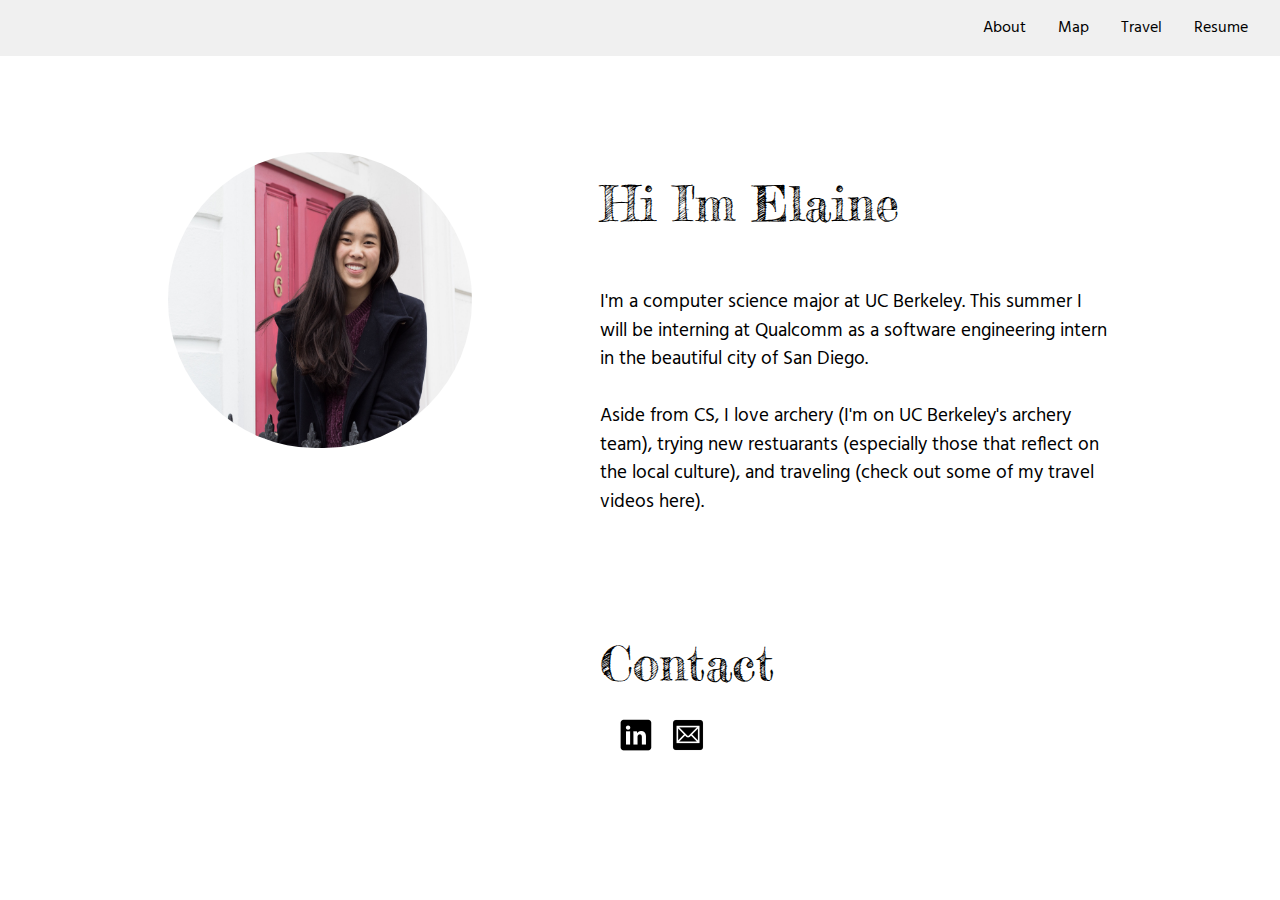
==== about.html @ e078b33b "images, and start of website" ====
<!DOCTYPE html>
<html>
	<head>
		<link rel="stylesheet" type="text/css" href="assets/css/style.css"/>
		<link href="https://fonts.googleapis.com/css?family=Dancing+Script|Fredericka+the+Great|Hind" rel="stylesheet">
	</head>
	<body>
		<div class = "navbar">
			<div class = "about nav_elem">About</div>
			<div class = "map nav_elem">Map</div>
			<div class = "travel nav_elem">Travel</div>
			<div class = "experience nav_elem">Resume</div>
		</div>
		<div id = "about-content">
			<div id = "profile-pic"><img id = "prof" src="assets/img/profile_pic.jpg">
			</div>
			<div id = "about-box"> Hi I'm Elaine
				<div id = "about-text">I'm a computer science major at UC Berkeley. This summer I will be interning at Qualcomm as a software engineering intern in the beautiful city of San Diego. <br> <br>
				Aside from CS, I love archery (I'm on UC Berkeley's archery team), trying new restuarants (especially those that reflect on the local culture), and traveling (check out some of my travel videos here). </div>
				<div id = "contact-box">Contact
					<div id = "contact">
						<div id="linkedin"><a href="https://www.linkedin.com/in/elaine-chien-35b738132/"><img  id= "linkedin-icon" src="assets/img/linkedin.png"></a></div>
						<div id="gmail"><a href="mailto:elaine_chien@berkeley.edu"><img id = "gmail-icon" src="assets/img/gmail.png"></a</div>
					</div>
				</div>
			</div>
		</div>
	</body>
</html>
---- assets/css/style.css ----
/**multiples of 8
colors: #C2DFE3, #B9D2B1**/
a:link{
    text-decoration: none;
}

/**Experience**/
.navbar{
	display: flex;
	flex-direction: row;
	justify-content: flex-end;
	font-family: 'Hind', sans-serif;
	/**
	border-bottom-style: solid;
	border-bottom-width:1px;
	**/
	background: #F0F0F0;
}

.nav_elem{
	margin: 16px;
}

.experience{
	margin-right: 32px;
}

#all-experience{
	margin: 96px;
	text-align: center;
	font-family: 'Hind', sans-serif;
	font-size: 32px;
}
.experience-item-container{
	display: flex;
	justify-content:center;

	flex-wrap: wrap;
	margin-top: 24px;
	margin-right: 40px;
	margin-left: 40px;
	margin-bottom:24px;

}
.experience-box{
	width: 296px;
	height: 200px;
	margin-top: 24px;
	margin-right: 40px;
	margin-left: 40px;
	margin-bottom:24px;
	background-color: #C2DFE3;
	display:flex;
	justify-content:center;
	align-items:center;
}

#nasa-logo{
	z-index: 10;
	max-width: 148px;
}

#qualcomm-logo{
	width: 224px;
	z-index: 10;
}
#berkeley-campus{
	width: 296px;
	height: 200px;
}

.label-background{
	width: 296px;
	height: 200px;
	position: absolute;
}

#qualcomm-background{
	opacity: 0.7;
}

#all-projects{
	margin: 96px;
	text-align: center;
	font-size: 32px;
	font-family: 'Hind', sans-serif;
}
.project-item-container{
	display: flex;
	justify-content:center;
	flex-wrap: wrap;
	margin-top: 24px;
	margin-right: 40px;
	margin-left: 40px;
	margin-bottom:24px;

}

.project-box{
	width: 296px;
	height: 200px;
	margin-top: 24px;
	margin-right: 40px;
	margin-left: 40px;
	margin-bottom:24px;
	background-color: #B9D2B1;
}

body{
	line-height: 1.5;
	margin: 0;
}
/**ABOUT**/
#profile-pic{
	min-width: 304px;
	min-height: 296px;
	border-radius: 450px;
	overflow: hidden;
	margin-left:168px;
	margin-right:64px;
	margin-top:96px;
}

#prof{
	width: 400px;
	height: 296px;
}
#about-text{
	font-size: 19px;
	margin-top: 48px;
	font-family: 'Hind', sans-serif;
	margin-bottom: 112px;


}
#about-box{
	font-family: 'Fredericka the Great', cursive;

	font-size: 48px;
	margin-top: 112px;
	margin-left: 64px;
	margin-right: 168px;
	border: 64px;
}

#about-content{
	display:flex;
	height: 340px;

}

#contact{
	font-size: 32px;
	display: flex;
	margin-top: 16px;
}

#linkedin-icon{
	height:32px;
	width:32px;
	margin-left: 20px;
	margin-right: 20px;
	z-index: 0;
}

#gmail-icon{
	height:32px;
	width:32px;
}

.label{
	font-family: 'Hind', sans-serif;
	font-size: 16px;
}

#intro-vid{
	border: 2px outset #ddd;
}

#intro{
	display:flex;
	justify-content:center;
	align-items:center;

}

#intro-vid{
	margin-top: 260px;
}

/**Travel**/
#travel-diary{
	font-family: 'League Script', cursive;
	font-size: 64px;

}

.videos{
	margin-top: 112px;
	font-family: 'Fredericka the Great', cursive;
	display: flex;
	flex-direction:column;
	
}



.video-text{
	font-size: 64px;
	display: flex;
	margin-top: 16px;
	margin-bottom: 16px;
	margin-left: 120px;

}

.place{
	display:flex;
	flex-direction:row;
	justify-content:center;

}

.specific-places{
	margin-left: 120px;
	margin-right: 120px;
	font-family: 'Hind', sans-serif;
}

.city{
	margin-top: 64px;
	margin-bottom: 64px;
}
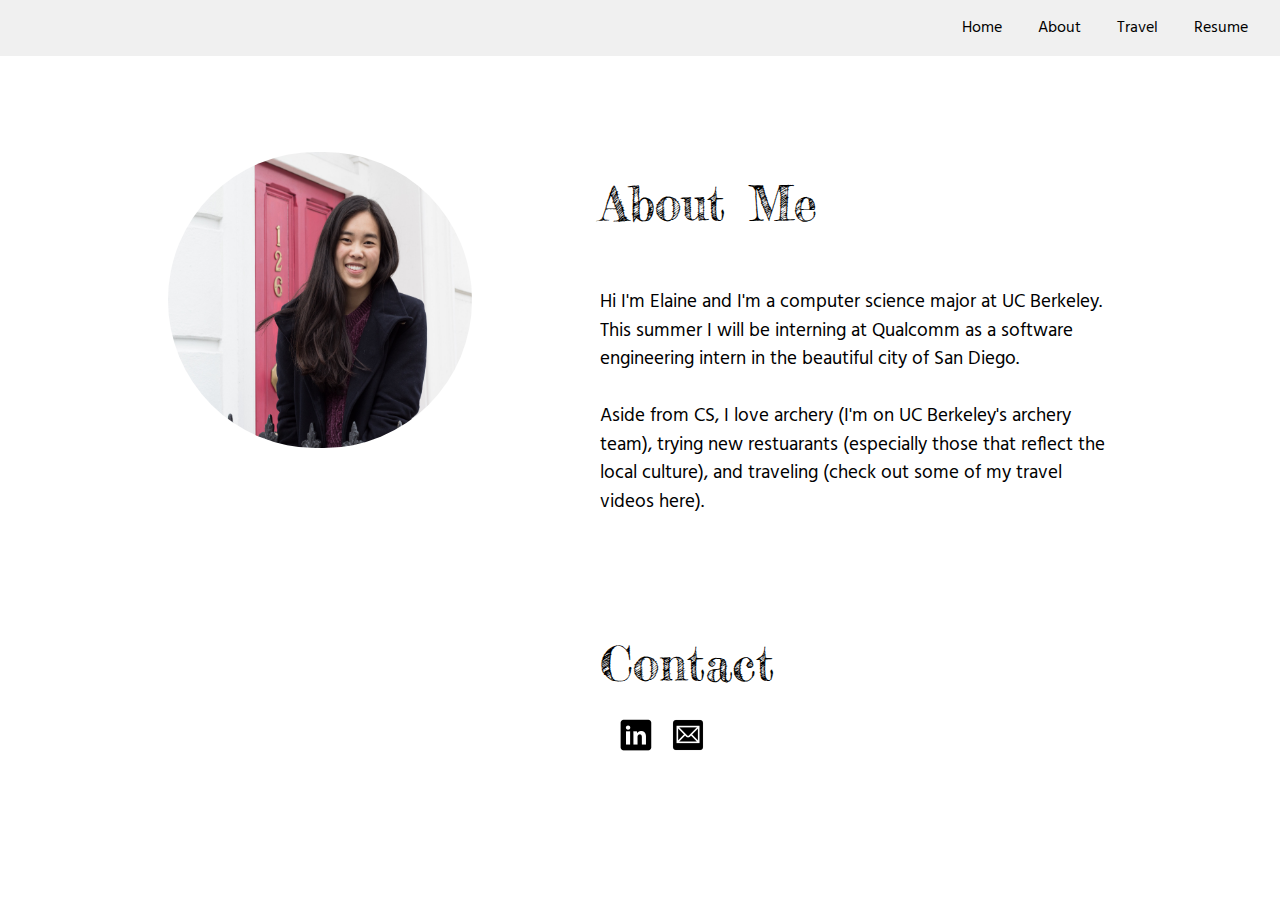
==== commit a0a0bc79: "backup" ====
--- a/about.html
+++ b/about.html
@@ -2,21 +2,21 @@
 <html>
 	<head>
 		<link rel="stylesheet" type="text/css" href="assets/css/style.css"/>
-		<link href="https://fonts.googleapis.com/css?family=Dancing+Script|Fredericka+the+Great|Hind" rel="stylesheet">
+		<link href="https://fonts.googleapis.com/css?family=Dancing+Script|Fredericka+the+Great|Hind|League+Script" rel="stylesheet">
 	</head>
 	<body>
 		<div class = "navbar">
-			<div class = "about nav_elem">About</div>
-			<div class = "map nav_elem">Map</div>
-			<div class = "travel nav_elem">Travel</div>
-			<div class = "experience nav_elem">Resume</div>
+			<a href = "index.html"><div class = "home nav_elem">Home</div></a>
+			<a href="about.html"><div class = "about nav_elem">About</div></a>
+			<a href = "travel.html"><div class = "travel nav_elem">Travel</div></a>
+			<a href = "experience.html"><div class = "experience nav_elem">Resume</div></a>
 		</div>
 		<div id = "about-content">
 			<div id = "profile-pic"><img id = "prof" src="assets/img/profile_pic.jpg">
 			</div>
-			<div id = "about-box"> Hi I'm Elaine
-				<div id = "about-text">I'm a computer science major at UC Berkeley. This summer I will be interning at Qualcomm as a software engineering intern in the beautiful city of San Diego. <br> <br>
-				Aside from CS, I love archery (I'm on UC Berkeley's archery team), trying new restuarants (especially those that reflect on the local culture), and traveling (check out some of my travel videos here). </div>
+			<div id = "about-box"> About&ensp;Me
+				<div id = "about-text">Hi I'm Elaine and I'm a computer science major at UC Berkeley. This summer I will be interning at Qualcomm as a software engineering intern in the beautiful city of San Diego. <br> <br>
+				Aside from CS, I love archery (I'm on UC Berkeley's archery team), trying new restuarants (especially those that reflect the local culture), and traveling (check out some of my travel videos here). </div>
 				<div id = "contact-box">Contact
 					<div id = "contact">
 						<div id="linkedin"><a href="https://www.linkedin.com/in/elaine-chien-35b738132/"><img  id= "linkedin-icon" src="assets/img/linkedin.png"></a></div>
--- a/assets/css/style.css
+++ b/assets/css/style.css
@@ -2,9 +2,18 @@
 colors: #C2DFE3, #B9D2B1**/
 a:link{
     text-decoration: none;
+   	color: black;
+}
+
+a:visited {
+    color: black;
 }
 
 /**Experience**/
+
+#resume{
+	display:none;
+}
 .navbar{
 	display: flex;
 	flex-direction: row;
@@ -19,6 +28,12 @@
 
 .nav_elem{
 	margin: 16px;
+	margin-left: 20px;
+	font-size: 16px
+}
+
+.nav_elem:hover{
+	opacity: 0.5;
 }
 
 .experience{
@@ -28,13 +43,112 @@
 #all-experience{
 	margin: 96px;
 	text-align: center;
-	font-family: 'Hind', sans-serif;
+	font-family: 'Fredericka the Great', sans-serif;
+	
+	font-size: 40px;
+}
+.experience-item-container{
+	display: flex;
+	justify-content:center;
+
+	flex-wrap: wrap;
+	margin-top: 56px;
+	margin-right: 40px;
+	margin-left: 40px;
+	margin-bottom:24px;
+
+}
+.experience-box{
+	width: 296px;
+	height: 200px;
+	margin-top: 24px;
+	margin-right: 40px;
+	margin-left: 40px;
+	margin-bottom:24px;
+	display:flex;
+	justify-content:center;
+	align-items:center;
+	overflow:hidden;
+}
+
+#nasa-logo{
+	z-index: 10;
+	max-width: 148px;
+}
+
+#nasa-blurb{
+	z-index: 20;
+	display: none;
+}
+
+#nasa-blurb:hover{
+	display:block;
+}
+
+#qualcomm-logo{
+	max-height: 200px;
+	width: 224px;
+	z-index: 10;
+}
+#berkeley-campus{
+	width: 296px;
+	height: 200px;
+}
+
+.label-background{
+	width: 296px;
+	height: 200px;
+	position: absolute;
+}
+
+.blurb{
+	width: 296px;
+	height: 140px;
+	/*margin-top: -164px;*/
+	/*margin-right: 40px;*/
+	/*margin-left: 40px;*/
+	/*margin-bottom:24px;*/
+	bottom: 0;
+	background-color: #C2DFE3;
+	z-index: 20;
+	position: absolute;
+	/*display:flex;
+	justify-content:center;
+	align-items:center;*/
+}
+
+.hidden{
+	display:none;
+}
+
+.active{
+	/*display:flex;*/
+}
+
+#qualcomm-background{
+	opacity: 0.7;
+}
+
+#all-projects{
+	margin: 96px;
+	text-align: center;
 	font-size: 32px;
-}
-.experience-item-container{
-	display: flex;
-	justify-content:center;
-
+	font-family: 'Fredericka the Great', cursive;
+	display: flex;
+	justify-content:center;
+	
+}
+
+.project-label{
+	width: 150px;
+	border: 1px solid;
+	border-radius: 6px;
+	margin-right: 16px;
+	margin-left: 16px;
+}
+.project-item-container{
+	display: flex;
+	justify-content:center;
 	flex-wrap: wrap;
 	margin-top: 24px;
 	margin-right: 40px;
@@ -42,61 +156,7 @@
 	margin-bottom:24px;
 
 }
-.experience-box{
-	width: 296px;
-	height: 200px;
-	margin-top: 24px;
-	margin-right: 40px;
-	margin-left: 40px;
-	margin-bottom:24px;
-	background-color: #C2DFE3;
-	display:flex;
-	justify-content:center;
-	align-items:center;
-}
-
-#nasa-logo{
-	z-index: 10;
-	max-width: 148px;
-}
-
-#qualcomm-logo{
-	width: 224px;
-	z-index: 10;
-}
-#berkeley-campus{
-	width: 296px;
-	height: 200px;
-}
-
-.label-background{
-	width: 296px;
-	height: 200px;
-	position: absolute;
-}
-
-#qualcomm-background{
-	opacity: 0.7;
-}
-
-#all-projects{
-	margin: 96px;
-	text-align: center;
-	font-size: 32px;
-	font-family: 'Hind', sans-serif;
-}
-.project-item-container{
-	display: flex;
-	justify-content:center;
-	flex-wrap: wrap;
-	margin-top: 24px;
-	margin-right: 40px;
-	margin-left: 40px;
-	margin-bottom:24px;
-
-}
-
-.project-box{
+/**.project-box{
 	width: 296px;
 	height: 200px;
 	margin-top: 24px;
@@ -105,12 +165,17 @@
 	margin-bottom:24px;
 	background-color: #B9D2B1;
 }
+**/
 
 body{
 	line-height: 1.5;
 	margin: 0;
 }
 /**ABOUT**/
+
+#about-content{
+	display:none;
+}
 #profile-pic{
 	min-width: 304px;
 	min-height: 296px;
@@ -134,8 +199,11 @@
 
 }
 #about-box{
+	/*
+	font-family: 'League Script', cursive;
+	*/
+	
 	font-family: 'Fredericka the Great', cursive;
-
 	font-size: 48px;
 	margin-top: 112px;
 	margin-left: 64px;
@@ -173,6 +241,31 @@
 	font-size: 16px;
 }
 
+/**home**/
+
+/**
+#home-body{
+	background-image: url("background.jpg");
+	height: 100%;
+	background-position: center;
+    background-repeat: no-repeat;
+    background-size: cover;
+}
+**/
+
+body#home-body {
+    /* The image used */
+    background: url('background.jpg');
+
+    /* Full height */
+    height: 100%; 
+
+    /* Center and scale the image nicely */
+    background-position: center;
+    background-repeat: no-repeat;
+    background-size: cover;
+}
+
 #intro-vid{
 	border: 2px outset #ddd;
 }
@@ -185,22 +278,47 @@
 }
 
 #intro-vid{
-	margin-top: 260px;
+	margin-top: 96px;
+}
+
+#home-view{
+	text-align: center;
+	
+}
+#name{
+	margin-top: 88px;
+	font-family: 'Fredericka the Great', sans-serif;
+	font-size: 64px;
+}
+
+#home-nav{
+	display: flex;
+	flex-direction: row;
+	justify-content: center;
+	font-family: 'Hind', sans-serif;
+	background: transparent;
 }
 
 /**Travel**/
 #travel-diary{
+	/*
 	font-family: 'League Script', cursive;
+	*/
+	font-family: 'Fredericka the Great', cursive;
 	font-size: 64px;
 
 }
 
 .videos{
 	margin-top: 112px;
-	font-family: 'Fredericka the Great', cursive;
 	display: flex;
 	flex-direction:column;
-	
+
+	
+}
+
+.diary{
+	display: none;
 }
 
 
@@ -211,6 +329,11 @@
 	margin-top: 16px;
 	margin-bottom: 16px;
 	margin-left: 120px;
+	display: none;
+	/*
+	font-family: 'League Script', cursive;
+	*/
+	font-family: 'Fredericka the Great', cursive;
 
 }
 
@@ -225,10 +348,16 @@
 	margin-left: 120px;
 	margin-right: 120px;
 	font-family: 'Hind', sans-serif;
+	display: none;
 }
 
 .city{
 	margin-top: 64px;
 	margin-bottom: 64px;
-}
-
+
+}
+
+#travel-diary{
+	text-align: center;
+}
+
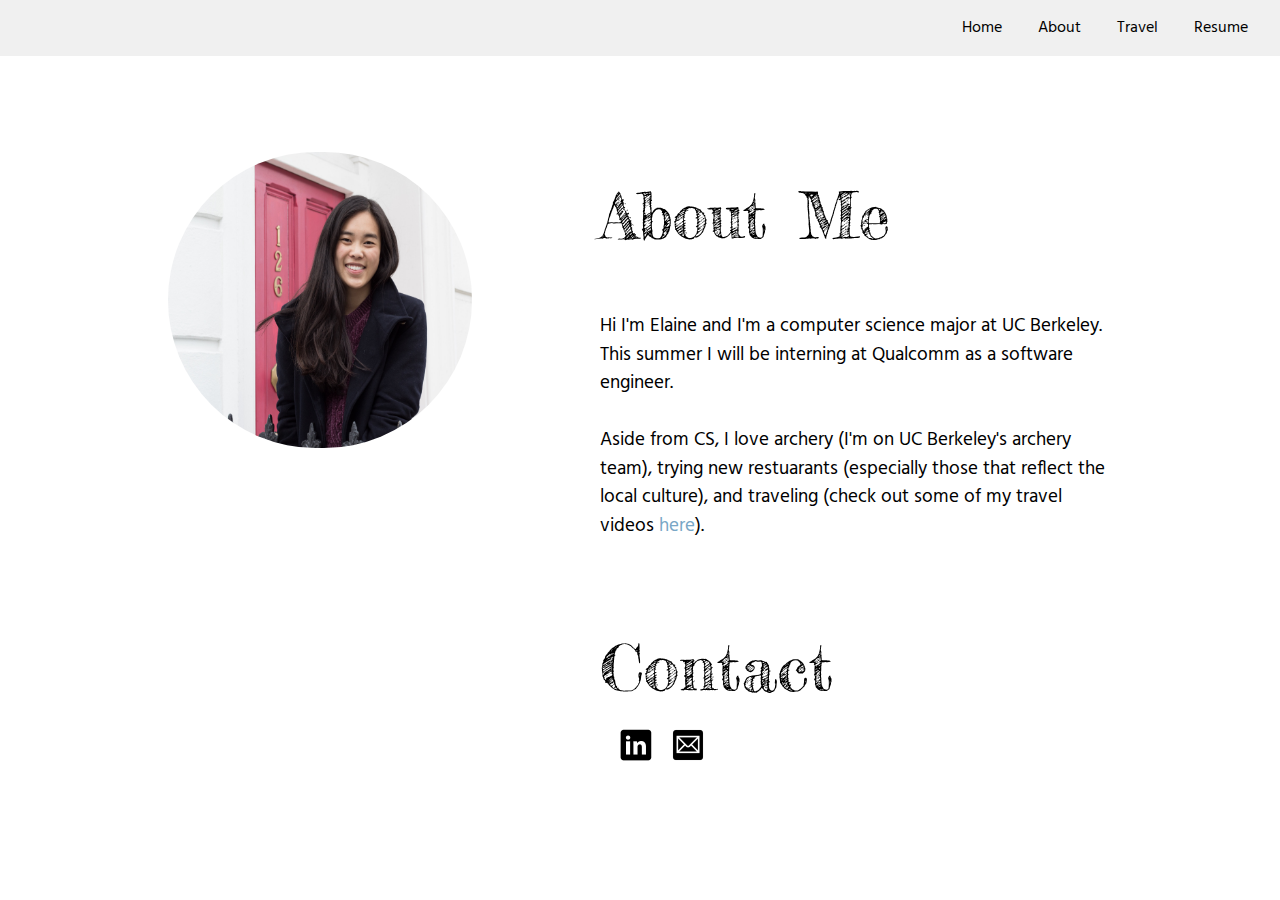
==== commit 1fd364b7: "removed background pictures, changed shade of blue, added descriptions to experience, added shadow f" ====
--- a/about.html
+++ b/about.html
@@ -15,8 +15,8 @@
 			<div id = "profile-pic"><img id = "prof" src="assets/img/profile_pic.jpg">
 			</div>
 			<div id = "about-box"> About&ensp;Me
-				<div id = "about-text">Hi I'm Elaine and I'm a computer science major at UC Berkeley. This summer I will be interning at Qualcomm as a software engineering intern in the beautiful city of San Diego. <br> <br>
-				Aside from CS, I love archery (I'm on UC Berkeley's archery team), trying new restuarants (especially those that reflect the local culture), and traveling (check out some of my travel videos here). </div>
+				<div id = "about-text">Hi I'm Elaine and I'm a computer science major at UC Berkeley. This summer I will be interning at Qualcomm as a software engineer. <br> <br>
+				Aside from CS, I love archery (I'm on UC Berkeley's archery team), trying new restuarants (especially those that reflect the local culture), and traveling (check out some of my travel videos <a id = "travel-here" href = "travel.html">here</a>). </div>
 				<div id = "contact-box">Contact
 					<div id = "contact">
 						<div id="linkedin"><a href="https://www.linkedin.com/in/elaine-chien-35b738132/"><img  id= "linkedin-icon" src="assets/img/linkedin.png"></a></div>
--- a/assets/css/style.css
+++ b/assets/css/style.css
@@ -1,5 +1,6 @@
 /**multiples of 8
-colors: #C2DFE3, #B9D2B1**/
+nice colors: #C2DFE3, #B9D2B1, #F0F0F0
+colors: less dark blue: #A3C9E2 darker blue #79A7C6**/
 a:link{
     text-decoration: none;
    	color: black;
@@ -41,11 +42,10 @@
 }
 
 #all-experience{
-	margin: 96px;
+	margin: 88px;
 	text-align: center;
 	font-family: 'Fredericka the Great', sans-serif;
-	
-	font-size: 40px;
+	font-size: 64px;
 }
 .experience-item-container{
 	display: flex;
@@ -59,16 +59,14 @@
 
 }
 .experience-box{
-	width: 296px;
-	height: 200px;
+	width: 312px;
+	height: 216px;
 	margin-top: 24px;
 	margin-right: 40px;
 	margin-left: 40px;
 	margin-bottom:24px;
-	display:flex;
-	justify-content:center;
-	align-items:center;
 	overflow:hidden;
+	position: relative;
 }
 
 #nasa-logo{
@@ -76,14 +74,6 @@
 	max-width: 148px;
 }
 
-#nasa-blurb{
-	z-index: 20;
-	display: none;
-}
-
-#nasa-blurb:hover{
-	display:block;
-}
 
 #qualcomm-logo{
 	max-height: 200px;
@@ -91,30 +81,36 @@
 	z-index: 10;
 }
 #berkeley-campus{
-	width: 296px;
-	height: 200px;
+	width: 312px;
+	height: 216px;
 }
 
 .label-background{
-	width: 296px;
-	height: 200px;
+	width: 312px;
+	height: 216px;
 	position: absolute;
+	top: 0;
+	left: 0;
 }
 
 .blurb{
-	width: 296px;
-	height: 140px;
+	width: 312px;
+	height: 168px;
 	/*margin-top: -164px;*/
 	/*margin-right: 40px;*/
 	/*margin-left: 40px;*/
 	/*margin-bottom:24px;*/
 	bottom: 0;
-	background-color: #C2DFE3;
+	background-color: #A3C9E2;
 	z-index: 20;
 	position: absolute;
-	/*display:flex;
-	justify-content:center;
-	align-items:center;*/
+	
+}
+
+.blurb-text{
+	font-size: 16px;
+	font-family: 'Hind', sans-serif;
+	margin: 16px;
 }
 
 .hidden{
@@ -194,7 +190,7 @@
 	font-size: 19px;
 	margin-top: 48px;
 	font-family: 'Hind', sans-serif;
-	margin-bottom: 112px;
+	margin-bottom: 80px;
 
 
 }
@@ -204,11 +200,11 @@
 	*/
 	
 	font-family: 'Fredericka the Great', cursive;
-	font-size: 48px;
+	font-size: 64px;
 	margin-top: 112px;
 	margin-left: 64px;
 	margin-right: 168px;
-	border: 64px;
+
 }
 
 #about-content{
@@ -220,8 +216,9 @@
 #contact{
 	font-size: 32px;
 	display: flex;
-	margin-top: 16px;
-}
+	margin-top: 10px;
+}
+
 
 #linkedin-icon{
 	height:32px;
@@ -241,33 +238,30 @@
 	font-size: 16px;
 }
 
-/**home**/
-
-/**
+/**home **/
 #home-body{
-	background-image: url("background.jpg");
-	height: 100%;
-	background-position: center;
-    background-repeat: no-repeat;
-    background-size: cover;
-}
-**/
-
-body#home-body {
-    /* The image used */
-    background: url('background.jpg');
-
-    /* Full height */
-    height: 100%; 
-
-    /* Center and scale the image nicely */
-    background-position: center;
-    background-repeat: no-repeat;
-    background-size: cover;
-}
+	display:none;
+}
+
+#bg-img{
+	
+	max-width: 100%;
+    max-height: 100%;
+    position:fixed;
+	top: 0; 
+	left: 0; 
+    z-index: -1;
+    display:none;
+   
+
+}
+
+
 
 #intro-vid{
-	border: 2px outset #ddd;
+	border: 1px solid #D3D3D3;
+	box-shadow: 10px 10px 49px -10px #777;
+	border-radius: 5px
 }
 
 #intro{
@@ -278,7 +272,7 @@
 }
 
 #intro-vid{
-	margin-top: 96px;
+	margin-top: 64px;
 }
 
 #home-view{
@@ -299,7 +293,11 @@
 	background: transparent;
 }
 
+
 /**Travel**/
+#travel-here{
+	color: #79A7C6;
+}
 #travel-diary{
 	/*
 	font-family: 'League Script', cursive;
@@ -328,7 +326,7 @@
 	display: flex;
 	margin-top: 16px;
 	margin-bottom: 16px;
-	margin-left: 120px;
+	margin-left: 320px;
 	display: none;
 	/*
 	font-family: 'League Script', cursive;
